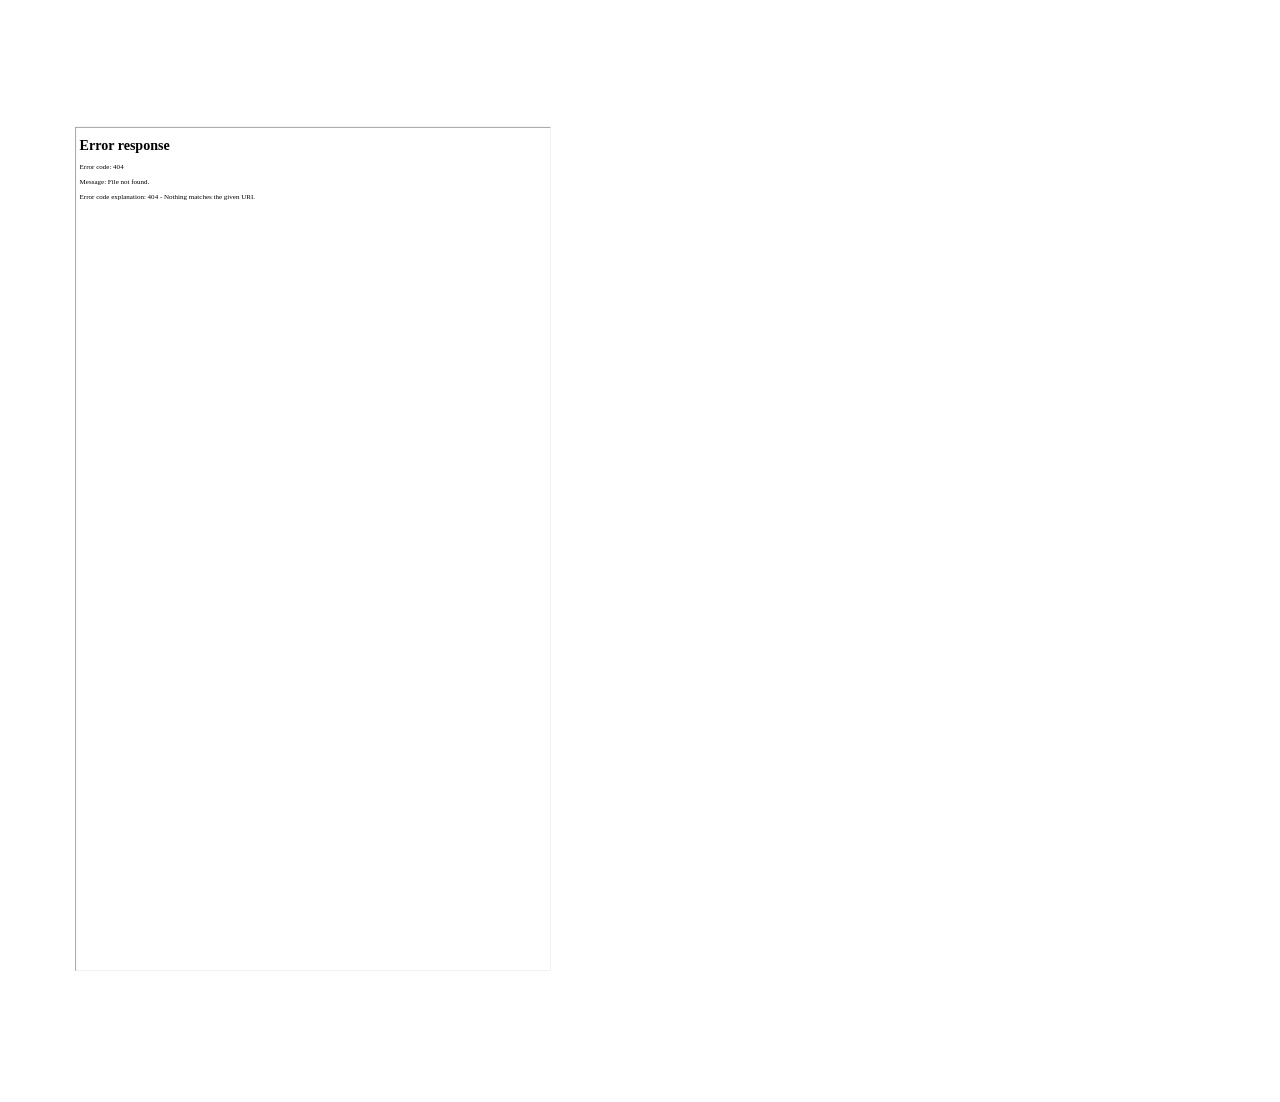
==== test.html @ a27a6deb "initial commit" ====
<!DOCTYPE html>
<html>
    <body>
        <div id="wrapper">
            <iframe id="fr" src="./1950s/index.html" width="1080px" height="1920px"> </iframe> <!--  width="1080px" height="1920px"> -->
        </div>
        <style>
            iframe {
                /*transform: scale(.4);*/
            }
        </style>
        <script>
            let wrapper = document.getElementById("wrapper");
            let fr = document.getElementById('fr');
            fr.style.transform = 'scale(' + (window.innerHeight / 1920 - .03) + ')'
            console.log(fr.width);
            console.log(1080 * (window.innerHeight / 1920 - .03) / 2);
            fr.style.marginLeft = -(1080 * (window.innerHeight / 1920 - .03) / 2) + 'px';
            fr.style.marginRight = -(1080 * (window.innerHeight / 1920 - .03) / 2) + 'px';
            fr.style.marginTop = -(1920 * (window.innerHeight / 1920 - .03) / 2) + 'px';
            fr.style.marginBottom = -(1920 * (window.innerHeight / 1920 - .03) / 2) + 'px';
        </script>
    </body>
</html>
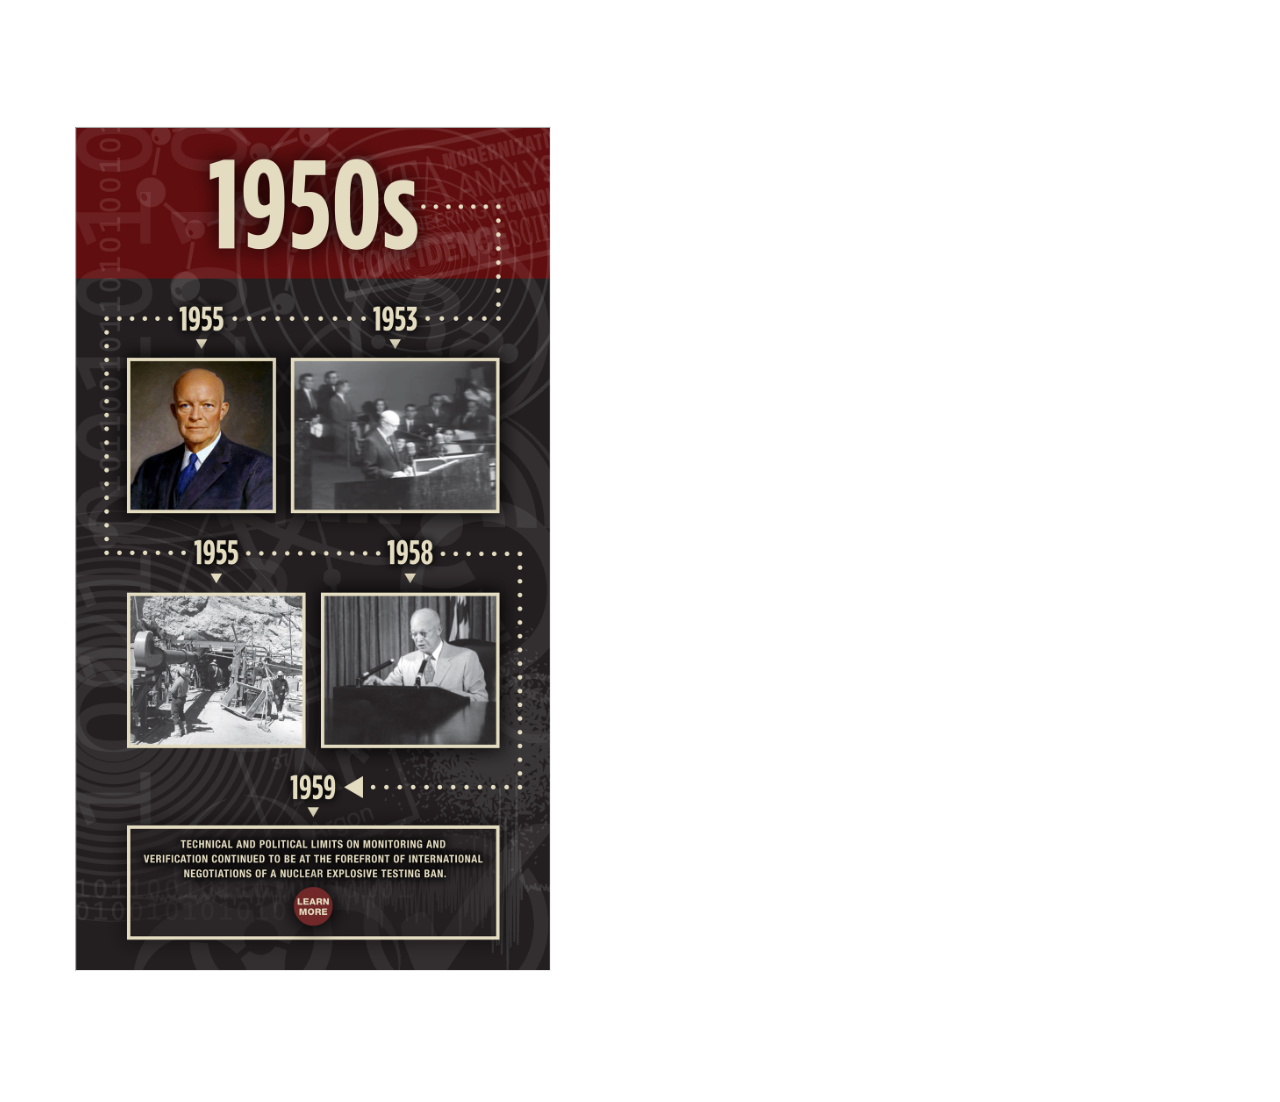
==== commit 767c2254: "Update test.html" ====
--- a/test.html
+++ b/test.html
@@ -2,7 +2,7 @@
 <html>
     <body>
         <div id="wrapper">
-            <iframe id="fr" src="./1950s/index.html" width="1080px" height="1920px"> </iframe> <!--  width="1080px" height="1920px"> -->
+            <iframe id="fr" src="./index.html" width="1080px" height="1920px"> </iframe> <!--  width="1080px" height="1920px"> -->
         </div>
         <style>
             iframe {
